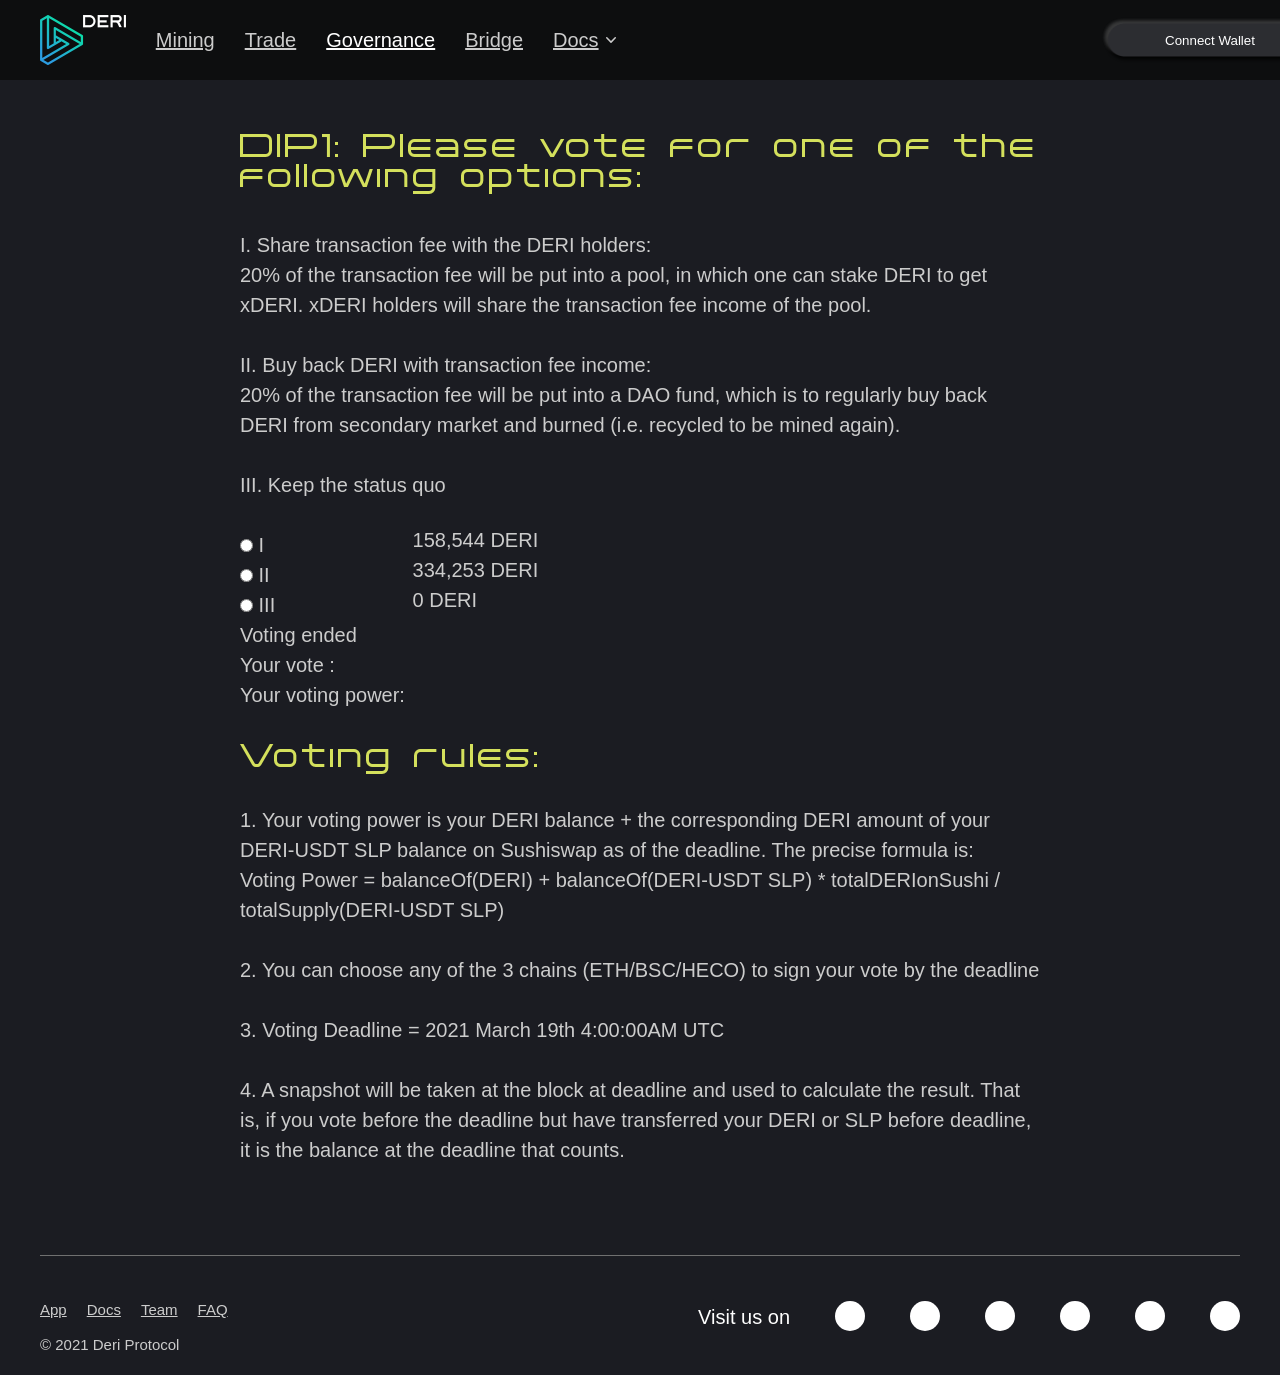
==== DIP1.html @ 12926726 "push" ====
<!DOCTYPE html>
<html lang="en">

<head>
    <meta charset="UTF-8">
    <meta name="viewport" content="width=device-width, initial-scale=1.0">
    <title>deri</title>
    <link rel="stylesheet" href="./css/governance.css">
    <link rel="stylesheet" href="./css/bootstrap.min.css">
    <link rel="stylesheet" href="./css/font-awesome.min.css">
    <!--    <link rel="stylesheet" href="https://use.typekit.net/ibg8qxc.css">-->
    <link rel="icon" href="./favicon.ico" type="image/x-icon">
</head>

<body>

<div class="bridge">
    <div class="nav">
        <div class="nav_mean">
            <img id="logo" src="./img/logo_with_DERI.png" alt='DERI'>
            <!--            <img id="DERI_svg" src="./img/DEFI.svg" alt='DERI'>-->
            <!--            <img src="" alt="">-->
            <ul id="index">
                <li class="menu_li"><a href="http://app.deri.finance/#/mining" class="dark">Mining</a></li>
                <li class="menu_li"><a href="http://app.deri.finance/#/lite" class="dark">Trade</a></li>
                <li class="menu_li"><a href="https://governance.deri.finance" class="light">Governance</a></li>
                <li class="menu_li"><a href="https://bridge.deri.finance" class="dark">Bridge</a></li>
                <li class="menu_li" id="Docs"><a href="https://docs.deri.finance" class="dark">Docs</a>
                    <svg class="Zi Zi--ArrowDown ContentItem-arrowIcon" fill="currentColor" viewBox="0 0 24 24"
                         width="24"
                         height="24">
                        <path
                                d="M12 13L8.285 9.218a.758.758 0 0 0-1.064 0 .738.738 0 0 0 0 1.052l4.249 4.512a.758.758 0 0 0 1.064 0l4.246-4.512a.738.738 0 0 0 0-1.052.757.757 0 0 0-1.063 0L12.002 13z"
                                fill-rule="evenodd"></path>
                    </svg>
                    <div id="docs_index_outer" style="display:none">
                        <!--                                    <div id="docs_index_outer">-->
                        <ul id="docs_index">
                            <li class="docs_li">
                                <a class="dark"
                                   href="https://github.com/deri-finance/whitepaper/blob/master/deri_whitepaper.pdf">Whitepaper</a>
                            </li>
                            <li class="docs_li">
                                <a class="dark"
                                   href="https://github.com/peckshield/publications/blob/master/audit_reports/PeckShield-Audit-Report-Deri-v1.0.pdf">Code
                                    Audit</a></li>
                            <li class="docs_li">
                                <a class="dark" href="https://deri.finance/#/team">Team</a></li>
                            <li class="docs_li">
                                <a class="dark" href="https://docs.deri.finance/faq">FAQ</a></li>
                            <li class="docs_li">
                                <a class="dark" href="https://docs.deri.finance/guides">Guide</a></li>
                            <li class="docs_li">
                                <a class="dark" href="https://github.com/deri-finance/">Github</a></li>

                        </ul>
                    </div>
                </li>
            </ul>
            <div class="connect">
                <div class="network_text_logo">
                    <img id="netlogo" src="" alt="">
                </div>
                <span class="logo_text" id='nettext'></span>
                <button class="nav_btn connect_btn" id="connect_wallet">
                    Connect Wallet
                </button>
                <button class="nav_btn" id='adderssbtn'>
                    <span id="wallet"></span>
                    <span id="walletSymbol"></span>
                    <span class="address" id='adderss'></span>
                </button>
                <button class="nav_btn" id='noNetwork'>
                    <span id="noNetworkText"></span>
                </button>
            </div>
        </div>
    </div>
    <div class="container-fluid">
        <div class="H2  DIP1"> DIP1:
            Please vote for one of the following options:<br><br>
        </div>
        <div class="flex">
            <div>

                I. Share transaction fee with the DERI holders:<br>
                20% of the transaction fee will be put into a pool, in which one can stake DERI to get xDERI. xDERI
                holders will share the transaction fee income of the pool.
                <br><br>
                II. Buy back DERI with transaction fee income:<br>
                20% of the transaction fee will be put into a DAO fund, which is to regularly buy back DERI from
                secondary market and burned (i.e. recycled to be mined again).
                <br><br>
                III. Keep the status quo
            </div>
        </div>
        <div class="radio">
            <div>
                <div class="fle">
                    <div class="rad">
                        <input type="radio" name="network" id='eth'/> <Label for="eth">I</Label>
                    </div>

                    <div class="prele_eth">
                        <div class="pre_eth"></div>
                        158,544 DERI
                    </div>
                </div>
                <div class="fle">
                    <div class="rad">
                        <input type="radio" name="network" id='bsc'/> <Label for="bsc">II</Label>
                    </div>

                    <div class="prele_bsc">
                        <div class="pre_bsc"></div>
                        334,253 DERI
                    </div>
                </div>
                <div class="fle">
                    <div class="rad">
                        <input type="radio" name="network" id='heco'/> <Label for="heco">III</Label>
                    </div>
                    <div class="prele_heco">
                        <div class="pre_heco"></div>
                        0 DERI
                    </div>
                </div>

            </div>
            <div>
               
                <button id="vote" disabled>
                        <span
                                class="spinner spinner-border spinner-border-sm"
                                role="status"
                                aria-hidden="true"
                                style="display: none"
                        ></span>
                    VOTE
                </button>
            </div>
            <div>
                Voting ended
            </div>
            <div class="checked">
                Your vote : <span id="vote_o"></span>
            </div>
            <div>
                Your voting power: <span class="power"></span>
            </div>
            <br>
            <div>
                <span class="H2">Voting rules:</span><br><br>
                1. Your voting power is your DERI balance + the corresponding DERI amount of your DERI-USDT SLP balance
                on Sushiswap as of the deadline. The precise formula is:<br>
                Voting Power = balanceOf(DERI) + balanceOf(DERI-USDT SLP) * totalDERIonSushi / totalSupply(DERI-USDT
                SLP)<br><br>
                2. You can choose any of the 3 chains (ETH/BSC/HECO) to sign your vote by the deadline<br><br>
                3. Voting Deadline = 2021 March 19th 4:00:00AM UTC<br><br>
                4. A snapshot will be taken at the block at deadline and used to calculate the result. That is, if you
                vote before the deadline but have transferred your DERI or SLP before deadline, it is the balance at the
                deadline that counts.
            </div>
            <br>
            <br>
            <br>
        </div>
    </div>
    <div id="copyright">
        <div class="line"></div>
        <div class="copyright-L">
            <div>
                <ul id='copyright-L_index'>
                    <li class="menu_li">
                        <a href="https://app.deri.finance/">App</a>
                    </li>
                    <li class="menu_li">
                        <a href="https://docs.deri.finance/">Docs</a></li>
                    <li class="menu_li">
                        <a href="https://deri.finance/#/team">Team</a></li>
                    <li class="menu_li">
                        <a href="https://docs.deri.finance/faq">FAQ</a>
                    </li>
                </ul>
            </div>
            <div>
                © 2021 Deri Protocol
            </div>
        </div>
        <div class="copyright-R">
            <a class="circle" href="https://t.me/DeriProtocol">
                <div class="link_in_bottom fa fa-paper-plane"></div>
            </a>
            <a class="circle" href="https://github.com/deri-finance/">
                <div class="link_in_bottom fa fa-github"></div>
            </a>
            <a class="circle" href="https://twitter.com/DeriProtocol">
                <div class="link_in_bottom fa fa-twitter"></div>
            </a>
            <a class="circle" href="https://deri-protocol.medium.com">
                <div class="link_in_bottom fa fa-medium"></div>
            </a>
            <a class="circle" href="mailto: service@deri.finance">
                <div class="link_in_bottom fa fa-envelope"></div>
            </a>
            <div class="circle">
                <div class="wechat">
                    <div class="down_box"></div>
                </div>
                <div class="link_in_bottom fa fa-wechat"></div>
            </div>
            <div id="Visit-us-on">Visit us on</div>
        </div>
    </div>
</div>


</body>
<script src="js/web/jquery-1.10.2.min.js"></script>
<script src="js/web/bootstrap.min.js"></script>
<script src='js/web/bignumber.min.js'></script>
<script src="js/web/web3-1.3.0.min.js"></script>
<script src="js/deri_vote.js"></script>
<script src="js/chain.js"></script>
<script src="js/index1.js"></script>
<script src="js/governance.js"></script>

<script>
</script>
</html>
---- css/governance.css ----
@font-face {
  font-family: Tachyon;
  src: url("../fonts/Tachyon.ttf") format('truetype');
  font-weight: normal;
  font-style: normal;
}
@font-face {
  font-family: Termina;
  src: url("../fonts/Termina.ttf");
  font-weight: normal;
  font-style: normal;
}
@font-face {
  font-family: Arial MT;
  src: url("../fonts/ArialMT.ttf");
  font-weight: normal;
  font-style: normal;
}
* {
  margin: 0;
  padding: 0;
}
.bridge {
  background-color: #1B1C22;
  position: relative;
  color: #cccccc;
  font-family: Arial MT, sans-serif;
  line-height: 30px;
  font-size: 20px;
  font-weight: 300;
}
.bridge .nav {
  height: 80px;
  padding: 0 40px;
  width: 100%;
  background-color: #0D0E0F;
  font-family: Arial MT, sans-serif;
  line-height: 30px;
  font-size: 20px;
  font-weight: 300;
  position: relative;
}
.bridge .nav .nav_mean {
  width: 100%;
}
.bridge .nav #logo {
  margin-top: 15px;
  height: 50px;
  width: 85.79px;
  float: left;
}
.bridge .nav #index {
  margin-left: 0;
  height: 80px;
  font-size: 20px;
  list-style: none;
  display: inline;
  float: left;
}
.bridge .nav #index .menu_li {
  float: left;
  height: 80px;
  margin-left: 30px;
  display: flex;
  align-items: center;
  font-weight: 300;
  text-decoration: none;
}
.bridge .nav #index .menu_li .dark {
  color: #cccccc;
}
.bridge .nav #index .menu_li a:hover {
  color: white;
  text-decoration: none;
}
.bridge .nav #index .menu_li .light {
  color: white;
}
.bridge .nav #docs {
  display: flex;
  align-items: center;
}
.bridge .nav #docs_index_outer {
  position: absolute;
  top: 80px;
  width: 139px;
  z-index: 999;
}
.bridge .nav #docs_index_outer #docs_index {
  margin-top: 4px;
  font-size: 14px;
  padding: 8px 15px;
  background-color: #0D0E0F;
  color: #78787D;
  list-style: none;
  border-radius: 4px;
}
.bridge .nav #docs_index_outer #docs_index .docs_li {
  float: top;
  height: 30px;
  line-height: 30px;
}
.bridge .nav .connect {
  height: 80px;
  font-size: 16px;
  font-weight: 300;
  float: right;
  display: flex;
  align-items: center;
}
.bridge .nav .connect .network_text_logo i {
  display: inline-block;
  width: 40px;
  height: 40px;
}
.bridge .nav .connect .network_text_logo .ETH {
  background-image: url('../img/logo-ethereum.png');
  background-position: 15px;
  background-repeat: no-repeat;
}
.bridge .nav .connect .network_text_logo .BNB {
  background-image: url('../img/logo-bsc.png');
  background-repeat: no-repeat;
}
.bridge .nav .connect .network_text_logo .HT {
  background-image: url('../img/logo-heco.png');
  background-position: 15px;
  background-repeat: no-repeat;
}
.bridge .nav .connect .logo_text {
  margin-left: 16px;
  display: inline;
  margin-right: 13px;
}
.bridge .nav .connect #adderssbtn {
  display: none;
  font-weight: 300;
  line-height: 33px;
  font-family: Arial MT, sans-serif;
}
.bridge .nav .connect button {
  height: 48px;
  padding-left: 14px;
  padding-right: 14px;
  color: #FFFFFF;
  background-color: #0D0E0F;
  font-weight: 300;
  line-height: 33px;
  background-image: url('../img/connect_bg.png');
  background-size: 100% 100%;
  border-radius: 17px;
  outline: 0 none !important;
  border: 0;
  display: inline;
  overflow-x: hidden;
  white-space: nowrap;
}
.bridge .nav .connect button .address {
  color: #569BDA;
  margin-left: 5px;
  font-family: Arial MT, sans-serif;
}
.bridge .nav .connect .nav_btn {
  text-align: center;
  font-weight: 300;
  font-family: Arial MT, sans-serif;
}
.bridge .nav .connect .connect_btn {
  width: 220px;
  text-align: center;
  font-weight: 300;
  font-family: Arial MT, sans-serif;
}
.bridge .nav .connect #noNetwork {
  color: #E35061;
  display: none;
}
.bridge .container-fluid .DIP1 {
  display: flex;
  width: 800px;
  margin: 50px  auto 0;
}
.bridge .container-fluid .flex {
  display: flex;
  width: 800px;
  justify-content: center;
  margin: 10px auto 0;
  align-items: center;
}
.bridge .container-fluid .radio {
  width: 800px;
  margin: 0 auto;
  margin-top: 30px;
}
.bridge .container-fluid .radio .wallet-deri {
  font-weight: bold;
}
.bridge .container-fluid .radio #deri-num {
  height: 50px;
  width: 260px;
  padding-left: 10px;
  border: 0;
  color: #000;
  background: #ffffff;
  outline: none;
}
.bridge .container-fluid .radio .basetoken {
  position: relative;
  top: 15px;
}
.bridge .container-fluid .radio #vote,
.bridge .container-fluid .radio #unlock {
  background-image: linear-gradient(90deg, #09d3af 0%, #09b8c2 18%, #0965ff 100%);
  border-radius: 24px;
  height: 38px;
  border: 0;
  color: #fff;
  width: 200px;
  font-weight: 500;
  margin-top: 20px;
}
.bridge .container-fluid .radio #vote {
  display: none;
}
.bridge .container-fluid .radio .fle {
  display: flex;
  justify-content: space-between;
}
.bridge .container-fluid .radio .rad {
  width: 220px;
}
.bridge .container-fluid .radio .prele_eth,
.bridge .container-fluid .radio .prele_bsc,
.bridge .container-fluid .radio .prele_heco {
  display: inline-block;
  width: 100%;
  height: 20px;
  line-height: 20px;
}
.bridge .container-fluid .radio .prele_eth div,
.bridge .container-fluid .radio .prele_bsc div,
.bridge .container-fluid .radio .prele_heco div {
  position: relative;
}
.bridge .container-fluid .radio .prele_eth div span,
.bridge .container-fluid .radio .prele_bsc div span,
.bridge .container-fluid .radio .prele_heco div span {
  position: absolute;
  right: -75px;
}
.bridge .container-fluid .radio .prele_eth .I-per,
.bridge .container-fluid .radio .prele_bsc .I-per,
.bridge .container-fluid .radio .prele_heco .I-per {
  height: 20px;
  display: inline-block;
  background: linear-gradient(90deg, #09D3AF 0%, #09B8C2 18%, #0965FF 100%);
}
.bridge .container-fluid .radio .prele_eth .II-per,
.bridge .container-fluid .radio .prele_bsc .II-per,
.bridge .container-fluid .radio .prele_heco .II-per {
  height: 20px;
  display: inline-block;
  background: linear-gradient(90deg, #09D3AF 0%, #09B8C2 18%, #0965FF 100%);
}
.bridge .container-fluid .radio .prele_eth .III-per,
.bridge .container-fluid .radio .prele_bsc .III-per,
.bridge .container-fluid .radio .prele_heco .III-per {
  height: 20px;
  display: inline-block;
  background: linear-gradient(90deg, #09D3AF 0%, #09B8C2 18%, #0965FF 100%);
}
.bridge .container-fluid .radio .prele_eth .IV-per,
.bridge .container-fluid .radio .prele_bsc .IV-per,
.bridge .container-fluid .radio .prele_heco .IV-per {
  height: 20px;
  display: inline-block;
  background: linear-gradient(90deg, #09D3AF 0%, #09B8C2 18%, #0965FF 100%);
}
.bridge .container-fluid .radio .prele_eth .V-per,
.bridge .container-fluid .radio .prele_bsc .V-per,
.bridge .container-fluid .radio .prele_heco .V-per {
  height: 20px;
  display: inline-block;
  background: linear-gradient(90deg, #09D3AF 0%, #09B8C2 18%, #0965FF 100%);
}
.bridge .container-fluid .radio .prele_eth .VI-per,
.bridge .container-fluid .radio .prele_bsc .VI-per,
.bridge .container-fluid .radio .prele_heco .VI-per {
  height: 20px;
  display: inline-block;
  background: linear-gradient(90deg, #09D3AF 0%, #09B8C2 18%, #0965FF 100%);
}
.bridge .container-fluid .radio .prele_eth .VII-per,
.bridge .container-fluid .radio .prele_bsc .VII-per,
.bridge .container-fluid .radio .prele_heco .VII-per {
  height: 20px;
  display: inline-block;
  background: linear-gradient(90deg, #09D3AF 0%, #09B8C2 18%, #0965FF 100%);
}
.bridge .container-fluid .radio .prele_eth .VIII-per,
.bridge .container-fluid .radio .prele_bsc .VIII-per,
.bridge .container-fluid .radio .prele_heco .VIII-per {
  height: 20px;
  display: inline-block;
  background: linear-gradient(90deg, #09D3AF 0%, #09B8C2 18%, #0965FF 100%);
}
.bridge .container-fluid .radio .prele_eth .IX-per,
.bridge .container-fluid .radio .prele_bsc .IX-per,
.bridge .container-fluid .radio .prele_heco .IX-per {
  height: 20px;
  display: inline-block;
  background: linear-gradient(90deg, #09D3AF 0%, #09B8C2 18%, #0965FF 100%);
}
.bridge .container-fluid .radio .prele_eth .X-per,
.bridge .container-fluid .radio .prele_bsc .X-per,
.bridge .container-fluid .radio .prele_heco .X-per {
  height: 20px;
  display: inline-block;
  background: linear-gradient(90deg, #09D3AF 0%, #09B8C2 18%, #0965FF 100%);
}
.bridge .container-fluid .radio .dip-list .list-title {
  background-image: url('../img/DIP-list.jpg');
  background-size: cover;
  height: 110px;
  display: flex;
  align-items: center;
  justify-content: center;
  border-radius: 5px;
}
.bridge .container-fluid .radio .dip-list .list-title .title {
  font-family: Tachyon, sans-serif;
  font-weight: 300;
  font-size: 32px;
  letter-spacing: 2px;
}
.bridge .container-fluid .radio .dip-list .list-text {
  height: 60px;
  display: flex;
  justify-content: space-between;
  align-items: center;
  border: 2px solid #707070;
  margin: 30px 0;
  border-radius: 2px;
  padding: 0 15px 0 15px;
}
.bridge .container-fluid .radio .dip-list .list-text button {
  border: 0;
  line-height: 30px;
  text-align: center;
  width: 71px;
  height: 38px;
  font-size: 14px;
  font-weight: bold;
  background-image: linear-gradient(90deg, #09d3af 0%, #09b8c2 18%, #0965ff 100%);
  border-radius: 24px;
}
#copyright {
  padding: 0 40px;
  height: 120px;
  font-family: Arial MT, sans-serif;
  line-height: 30px;
  font-size: 20px;
  font-weight: 300;
  color: #cccccc;
}
#copyright #copyright_center {
  width: auto;
}
#copyright .line {
  width: 100%;
  border-top: 1px solid #707070;
}
#copyright .copyright-L {
  margin-top: 39px;
  float: left;
  font-size: 15px;
  font-weight: 300;
  color: #cccccc;
}
#copyright .copyright-L #copyright-L_index {
  list-style: none;
  display: inline;
  float: left;
  margin-bottom: 5px;
}
#copyright .copyright-L #copyright-L_index .menu_li {
  float: left;
  margin-right: 20px;
  color: #a9a9a9;
}
#copyright .copyright-L #copyright-L_index .menu_li a {
  color: #cccccc;
}
#copyright .copyright-L #copyright-L_index .menu_li a:hover {
  color: #569BDA;
  list-style: none;
}
#copyright .copyright-R {
  margin-top: 42px;
  float: right;
  color: white;
  display: inline;
}
#copyright .copyright-R #Visit-us-on {
  margin-top: 4px;
  float: right;
  font-size: 20px;
  font-weight: 500;
  display: inline;
}
#copyright .copyright-R .circle {
  cursor: pointer;
  margin-top: 3px;
  float: right;
  position: relative;
  width: 30px;
  height: 30px;
  border-radius: 15px;
  background-color: white;
  margin-left: 45px;
  display: flex;
  align-items: center;
  justify-content: center;
}
#copyright .copyright-R .circle .fa {
  position: relative;
  color: #2f2f2f;
}
#copyright .copyright-R .circle .wechat {
  background-color: white;
  background-image: url('../img/wechat.jpg');
  background-size: cover;
  border: 1px solid #707070;
  width: 99px;
  height: 99px;
  border-radius: 10px;
  display: none;
  position: absolute;
  top: -125px;
  left: -55px;
}
#copyright .copyright-R .circle .wechat .down_box {
  border-right: 8px solid transparent;
  border-left: 8px solid transparent;
  border-bottom: 10px solid white;
  position: absolute;
  transform: rotate(180deg);
  bottom: -10px;
  right: 20px;
}
#copyright .copyright-R .circle:hover .wechat {
  display: block;
}
#copyright .copyright-R .circle:hover .fa {
  position: relative;
  color: #569BDA;
}
.H2 {
  font-family: Tachyon, sans-serif;
  font-weight: 300;
  color: #D4E05C;
  font-size: 32px;
  letter-spacing: 2px;
}
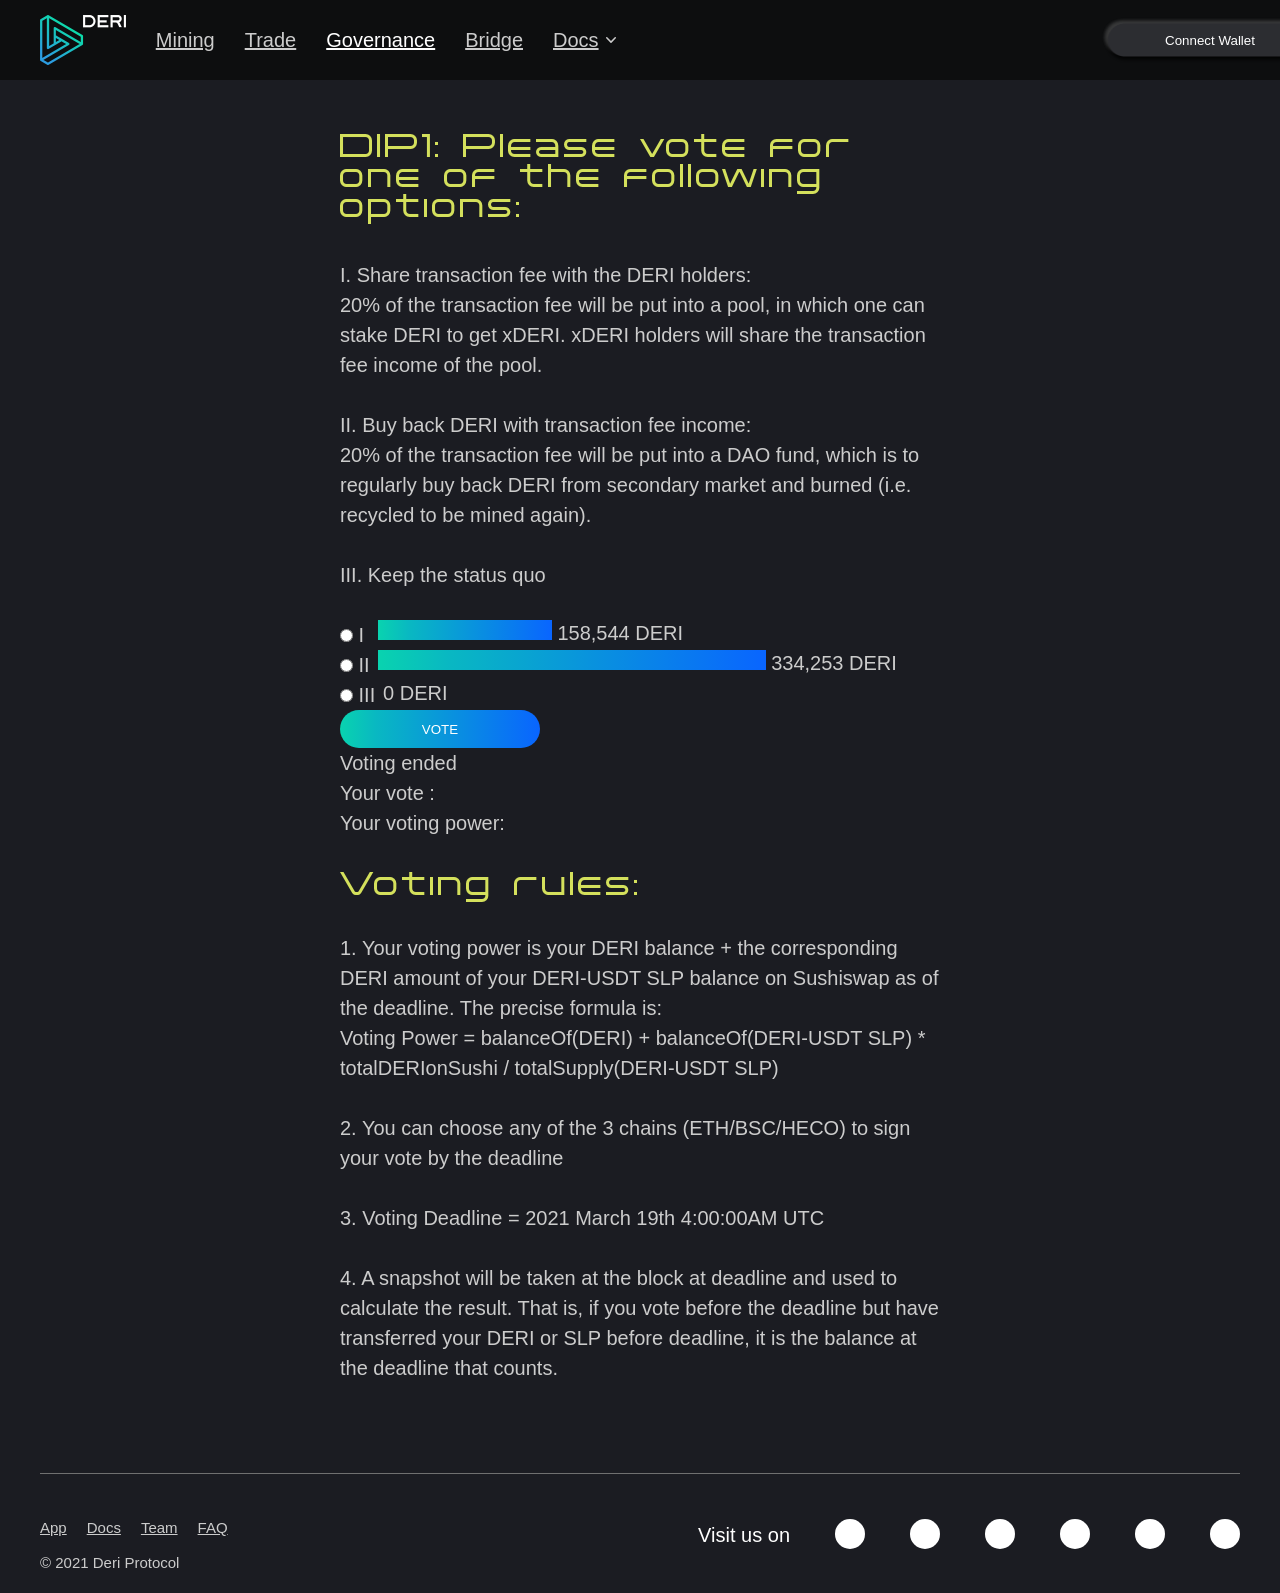
==== commit e37396f8: "push" ====
--- a/DIP1.html
+++ b/DIP1.html
@@ -5,7 +5,7 @@
     <meta charset="UTF-8">
     <meta name="viewport" content="width=device-width, initial-scale=1.0">
     <title>deri</title>
-    <link rel="stylesheet" href="./css/governance.css">
+    <link rel="stylesheet" href="./css/governance1.css">
     <link rel="stylesheet" href="./css/bootstrap.min.css">
     <link rel="stylesheet" href="./css/font-awesome.min.css">
     <!--    <link rel="stylesheet" href="https://use.typekit.net/ibg8qxc.css">-->
@@ -221,7 +221,7 @@
 <script src='js/web/bignumber.min.js'></script>
 <script src="js/web/web3-1.3.0.min.js"></script>
 <script src="js/deri_vote.js"></script>
-<script src="js/chain.js"></script>
+<script src="js/chain1.js"></script>
 <script src="js/index1.js"></script>
 <script src="js/governance.js"></script>
 
--- a/css/governance1.css
+++ b/css/governance1.css
@@ -0,0 +1,352 @@
+@font-face {
+  font-family: Tachyon;
+  src: url("../fonts/Tachyon.ttf") format('truetype');
+  font-weight: normal;
+  font-style: normal;
+}
+@font-face {
+  font-family: Termina;
+  src: url("../fonts/Termina.ttf");
+  font-weight: normal;
+  font-style: normal;
+}
+@font-face {
+  font-family: Arial MT;
+  src: url("../fonts/ArialMT.ttf");
+  font-weight: normal;
+  font-style: normal;
+}
+* {
+  margin: 0;
+  padding: 0;
+}
+.bridge {
+  background-color: #1B1C22;
+  position: relative;
+  color: #cccccc;
+  font-family: Arial MT, sans-serif;
+  line-height: 30px;
+  font-size: 20px;
+  font-weight: 300;
+}
+.bridge .nav {
+  height: 80px;
+  padding: 0 40px;
+  width: 100%;
+  background-color: #0D0E0F;
+  font-family: Arial MT, sans-serif;
+  line-height: 30px;
+  font-size: 20px;
+  font-weight: 300;
+  position: relative;
+}
+.bridge .nav .nav_mean {
+  width: 100%;
+}
+.bridge .nav #logo {
+  margin-top: 15px;
+  height: 50px;
+  width: 85.79px;
+  float: left;
+}
+.bridge .nav #index {
+  margin-left: 0;
+  height: 80px;
+  font-size: 20px;
+  list-style: none;
+  display: inline;
+  float: left;
+}
+.bridge .nav #index .menu_li {
+  float: left;
+  height: 80px;
+  margin-left: 30px;
+  display: flex;
+  align-items: center;
+  font-weight: 300;
+  text-decoration: none;
+}
+.bridge .nav #index .menu_li .dark {
+  color: #cccccc;
+}
+.bridge .nav #index .menu_li a:hover {
+  color: white;
+  text-decoration: none;
+}
+.bridge .nav #index .menu_li .light {
+  color: white;
+}
+.bridge .nav #docs {
+  display: flex;
+  align-items: center;
+}
+.bridge .nav #docs_index_outer {
+  position: absolute;
+  top: 80px;
+  width: 139px;
+  z-index: 999;
+}
+.bridge .nav #docs_index_outer #docs_index {
+  margin-top: 4px;
+  font-size: 14px;
+  padding: 8px 15px;
+  background-color: #0D0E0F;
+  color: #78787D;
+  list-style: none;
+  border-radius: 4px;
+}
+.bridge .nav #docs_index_outer #docs_index .docs_li {
+  float: top;
+  height: 30px;
+  line-height: 30px;
+}
+.bridge .nav .connect {
+  height: 80px;
+  font-size: 16px;
+  font-weight: 300;
+  float: right;
+  display: flex;
+  align-items: center;
+}
+.bridge .nav .connect .network_text_logo i {
+  display: inline-block;
+  width: 40px;
+  height: 40px;
+}
+.bridge .nav .connect .network_text_logo .ETH {
+  background-image: url('../img/logo-ethereum.png');
+  background-position: 15px;
+  background-repeat: no-repeat;
+}
+.bridge .nav .connect .network_text_logo .BNB {
+  background-image: url('../img/logo-bsc.png');
+  background-repeat: no-repeat;
+}
+.bridge .nav .connect .network_text_logo .HT {
+  background-image: url('../img/logo-heco.png');
+  background-position: 15px;
+  background-repeat: no-repeat;
+}
+.bridge .nav .connect .logo_text {
+  margin-left: 16px;
+  display: inline;
+  margin-right: 13px;
+}
+.bridge .nav .connect #adderssbtn {
+  display: none;
+  font-weight: 300;
+  line-height: 33px;
+  font-family: Arial MT, sans-serif;
+}
+.bridge .nav .connect button {
+  height: 48px;
+  padding-left: 14px;
+  padding-right: 14px;
+  color: #FFFFFF;
+  background-color: #0D0E0F;
+  font-weight: 300;
+  line-height: 33px;
+  background-image: url('../img/connect_bg.png');
+  background-size: 100% 100%;
+  border-radius: 17px;
+  outline: 0 none !important;
+  border: 0;
+  display: inline;
+  overflow-x: hidden;
+  white-space: nowrap;
+}
+.bridge .nav .connect button .address {
+  color: #569BDA;
+  margin-left: 5px;
+  font-family: Arial MT, sans-serif;
+}
+.bridge .nav .connect .nav_btn {
+  text-align: center;
+  font-weight: 300;
+  font-family: Arial MT, sans-serif;
+}
+.bridge .nav .connect .connect_btn {
+  width: 220px;
+  text-align: center;
+  font-weight: 300;
+  font-family: Arial MT, sans-serif;
+}
+.bridge .nav .connect #noNetwork {
+  color: #E35061;
+  display: none;
+}
+.bridge .container-fluid .DIP1 {
+  display: flex;
+  width: 600px;
+  margin: 50px auto 0;
+  justify-content: center;
+  align-items: center;
+}
+.bridge .container-fluid .flex {
+  display: flex;
+  width: 600px;
+  justify-content: center;
+  margin: 10px auto 0;
+  align-items: center;
+}
+.bridge .container-fluid .radio {
+  width: 600px;
+  margin: 0 auto;
+  margin-top: 30px;
+}
+.bridge .container-fluid .radio #vote {
+  background-image: linear-gradient(90deg, #09d3af 0%, #09b8c2 18%, #0965ff 100%);
+  border-radius: 24px;
+  height: 38px;
+  border: 0;
+  color: #fff;
+  width: 200px;
+  font-weight: 500;
+}
+.bridge .container-fluid .radio .fle {
+  display: flex;
+  justify-content: space-between;
+}
+.bridge .container-fluid .radio .rad {
+  width: 40px;
+}
+.bridge .container-fluid .radio .prele_eth,
+.bridge .container-fluid .radio .prele_bsc,
+.bridge .container-fluid .radio .prele_heco {
+  display: inline-block;
+  width: 100%;
+  height: 20px;
+  line-height: 20px;
+}
+.bridge .container-fluid .radio .prele_eth .pre_eth,
+.bridge .container-fluid .radio .prele_bsc .pre_eth,
+.bridge .container-fluid .radio .prele_heco .pre_eth {
+  width: 31%;
+  height: 20px;
+  display: inline-block;
+  background: linear-gradient(90deg, #09D3AF 0%, #09B8C2 18%, #0965FF 100%);
+}
+.bridge .container-fluid .radio .prele_eth .pre_bsc,
+.bridge .container-fluid .radio .prele_bsc .pre_bsc,
+.bridge .container-fluid .radio .prele_heco .pre_bsc {
+  width: 69%;
+  height: 20px;
+  display: inline-block;
+  background: linear-gradient(90deg, #09D3AF 0%, #09B8C2 18%, #0965FF 100%);
+}
+.bridge .container-fluid .radio .prele_eth .pre_heco,
+.bridge .container-fluid .radio .prele_bsc .pre_heco,
+.bridge .container-fluid .radio .prele_heco .pre_heco {
+  width: 0;
+  height: 20px;
+  display: inline-block;
+  background: linear-gradient(90deg, #09D3AF 0%, #09B8C2 18%, #0965FF 100%);
+}
+#copyright {
+  padding: 0 40px;
+  height: 120px;
+  font-family: Arial MT, sans-serif;
+  line-height: 30px;
+  font-size: 20px;
+  font-weight: 300;
+  color: #cccccc;
+}
+#copyright #copyright_center {
+  width: auto;
+}
+#copyright .line {
+  width: 100%;
+  border-top: 1px solid #707070;
+}
+#copyright .copyright-L {
+  margin-top: 39px;
+  float: left;
+  font-size: 15px;
+  font-weight: 300;
+  color: #cccccc;
+}
+#copyright .copyright-L #copyright-L_index {
+  list-style: none;
+  display: inline;
+  float: left;
+  margin-bottom: 5px;
+}
+#copyright .copyright-L #copyright-L_index .menu_li {
+  float: left;
+  margin-right: 20px;
+  color: #a9a9a9;
+}
+#copyright .copyright-L #copyright-L_index .menu_li a {
+  color: #cccccc;
+}
+#copyright .copyright-L #copyright-L_index .menu_li a:hover {
+  color: #569BDA;
+  list-style: none;
+}
+#copyright .copyright-R {
+  margin-top: 42px;
+  float: right;
+  color: white;
+  display: inline;
+}
+#copyright .copyright-R #Visit-us-on {
+  margin-top: 4px;
+  float: right;
+  font-size: 20px;
+  font-weight: 500;
+  display: inline;
+}
+#copyright .copyright-R .circle {
+  cursor: pointer;
+  margin-top: 3px;
+  float: right;
+  position: relative;
+  width: 30px;
+  height: 30px;
+  border-radius: 15px;
+  background-color: white;
+  margin-left: 45px;
+  display: flex;
+  align-items: center;
+  justify-content: center;
+}
+#copyright .copyright-R .circle .fa {
+  position: relative;
+  color: #2f2f2f;
+}
+#copyright .copyright-R .circle .wechat {
+  background-color: white;
+  background-image: url('../img/wechat.jpg');
+  background-size: cover;
+  border: 1px solid #707070;
+  width: 99px;
+  height: 99px;
+  border-radius: 10px;
+  display: none;
+  position: absolute;
+  top: -125px;
+  left: -55px;
+}
+#copyright .copyright-R .circle .wechat .down_box {
+  border-right: 8px solid transparent;
+  border-left: 8px solid transparent;
+  border-bottom: 10px solid white;
+  position: absolute;
+  transform: rotate(180deg);
+  bottom: -10px;
+  right: 20px;
+}
+#copyright .copyright-R .circle:hover .wechat {
+  display: block;
+}
+#copyright .copyright-R .circle:hover .fa {
+  position: relative;
+  color: #569BDA;
+}
+.H2 {
+  font-family: Tachyon, sans-serif;
+  font-weight: 300;
+  color: #D4E05C;
+  font-size: 32px;
+  letter-spacing: 2px;
+}
